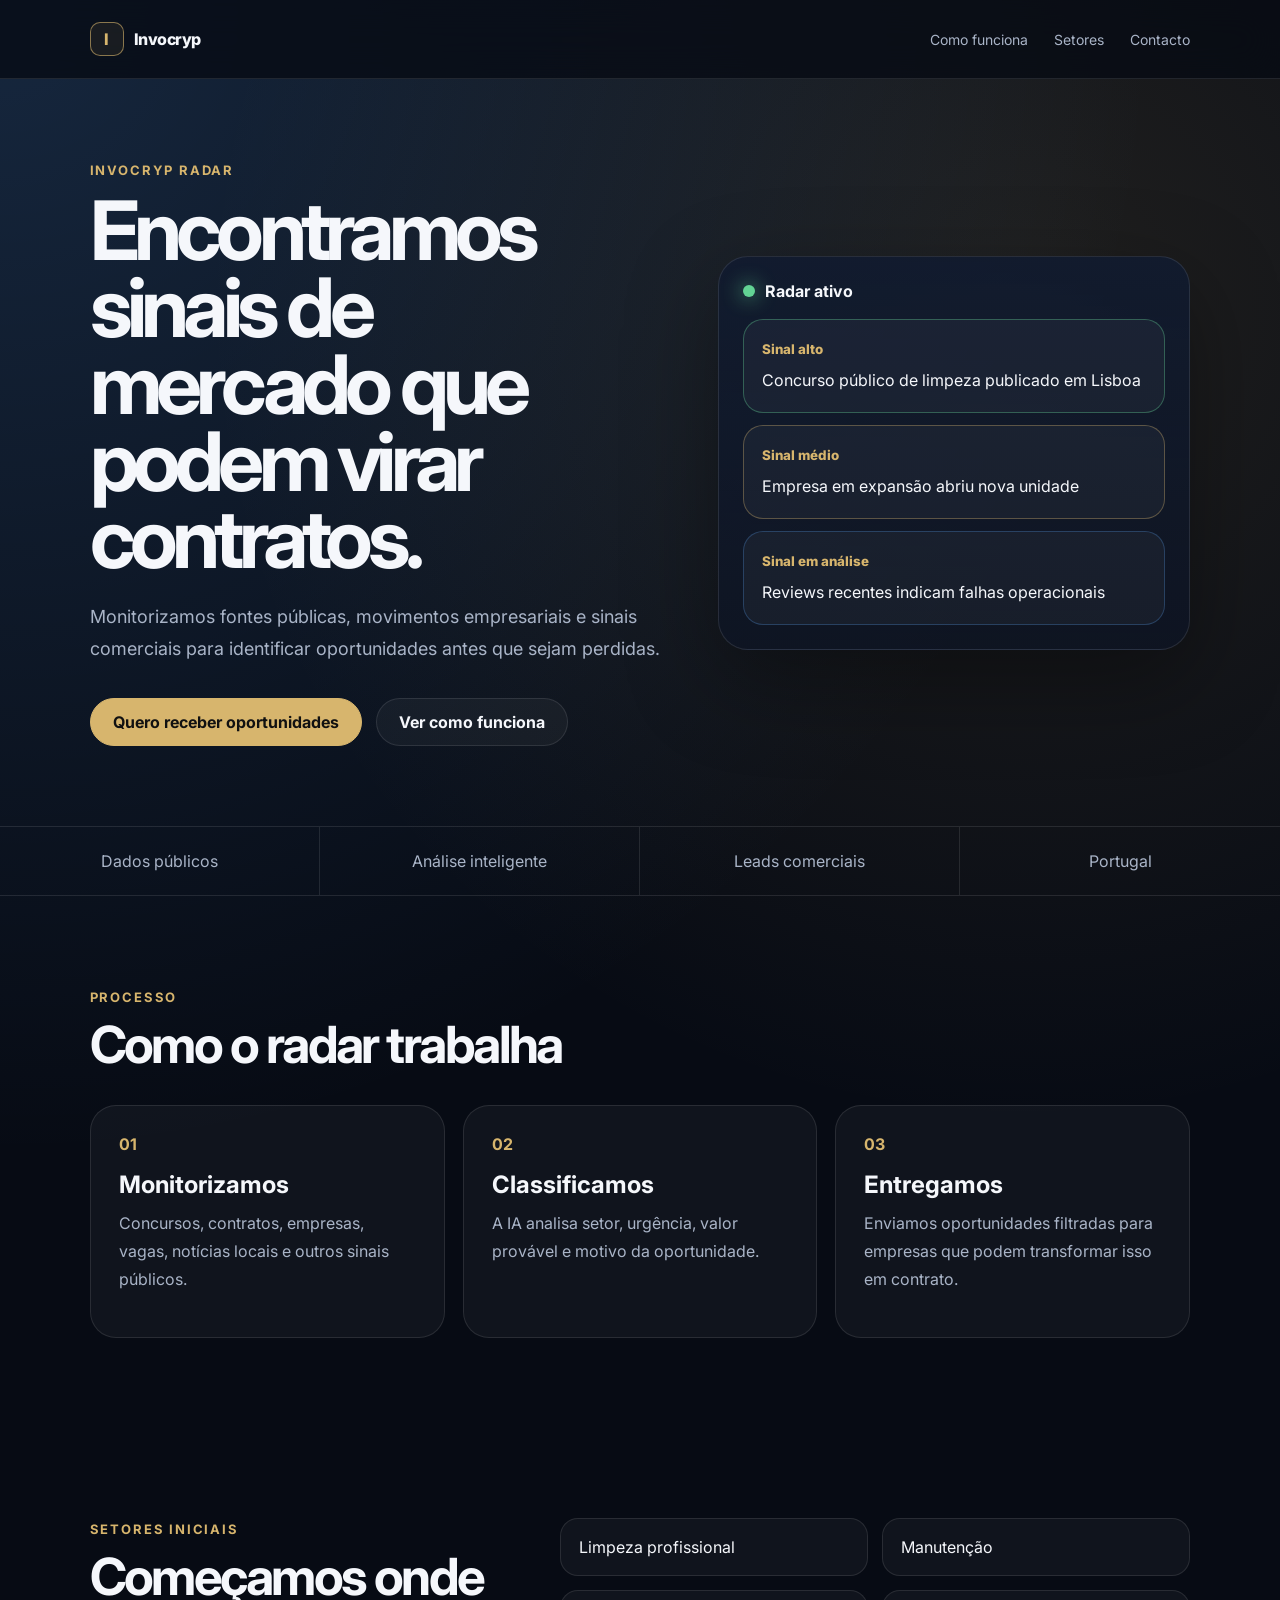
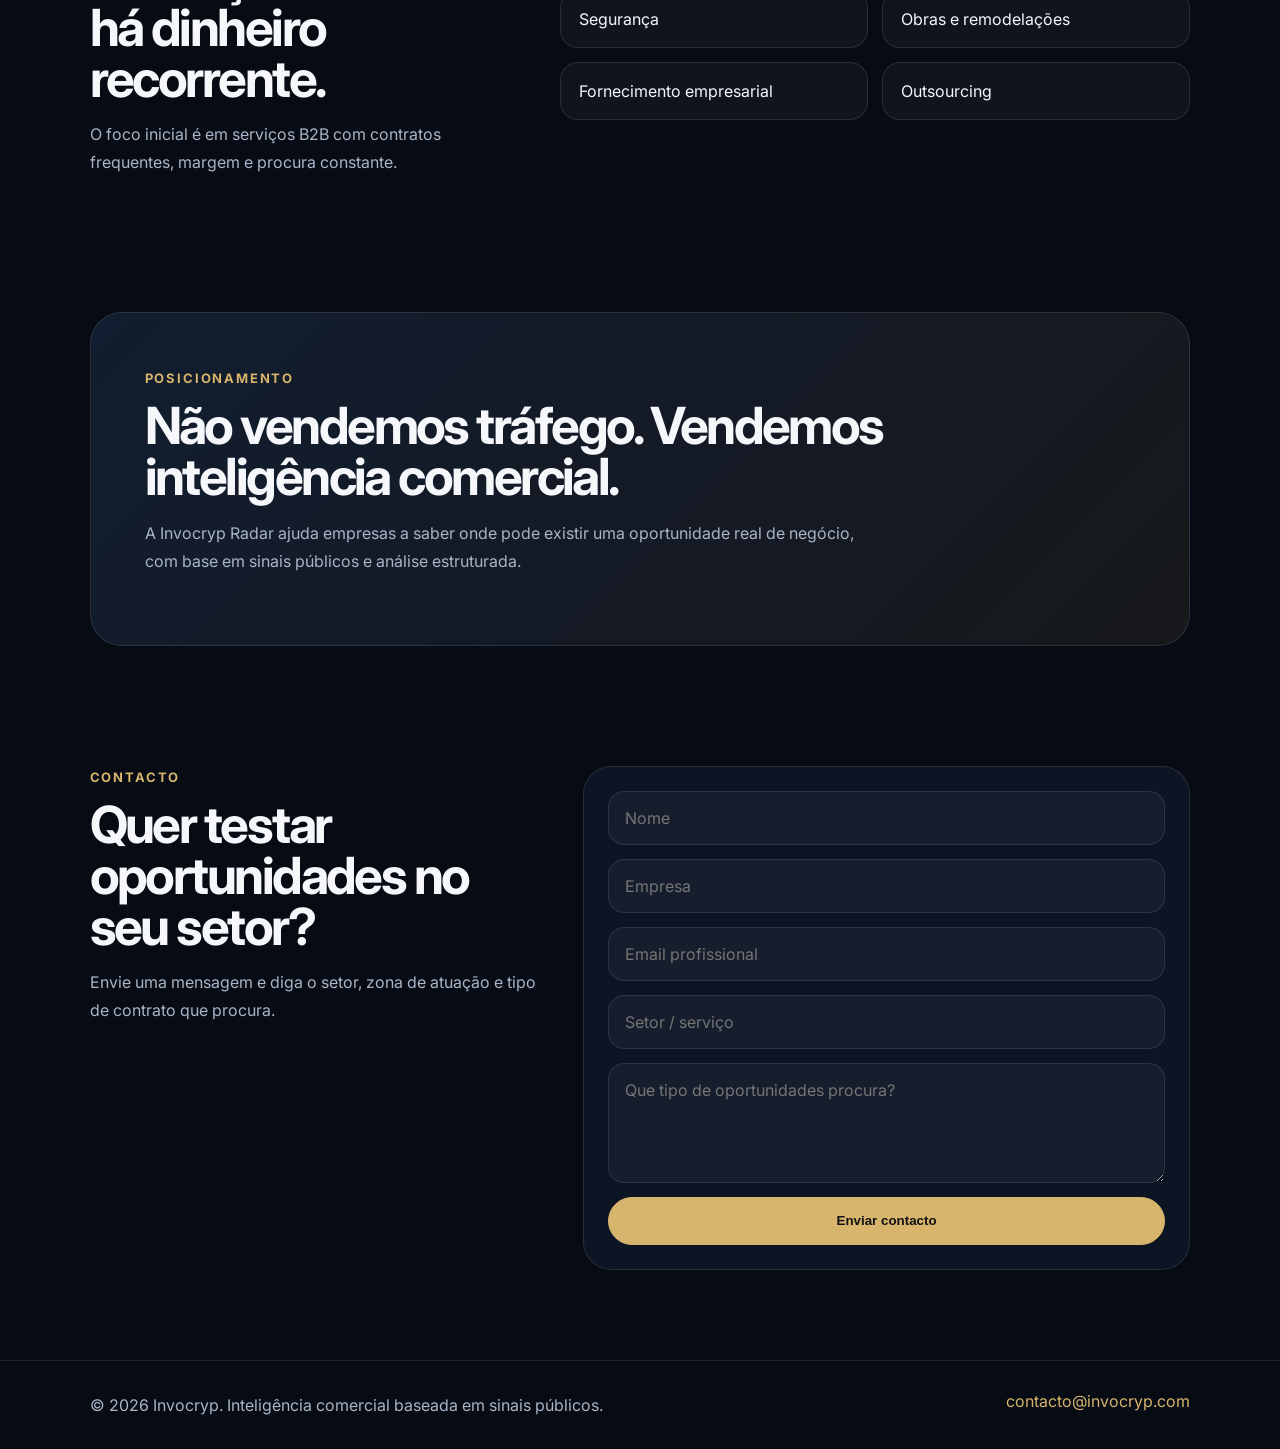
==== index.html @ b53e0f5d "Primeira versão do site Invocryp" ====
<!DOCTYPE html>
<html lang="pt-PT">
<head>
  <meta charset="UTF-8" />
  <meta name="viewport" content="width=device-width, initial-scale=1.0" />
  <title>Invocryp Radar — Inteligência Comercial</title>
  <meta name="description" content="Invocryp Radar identifica sinais públicos de mercado e transforma-os em oportunidades comerciais qualificadas para empresas em Portugal." />
  <link rel="preconnect" href="https://fonts.googleapis.com">
  <link rel="preconnect" href="https://fonts.gstatic.com" crossorigin>
  <link href="https://fonts.googleapis.com/css2?family=Inter:wght@400;500;600;700;800&display=swap" rel="stylesheet">
  <link rel="stylesheet" href="style.css" />
</head>
<body>
  <header class="navbar">
    <a href="#topo" class="brand">
      <span class="brand-mark">I</span>
      <span>Invocryp</span>
    </a>
    <nav>
      <a href="#como-funciona">Como funciona</a>
      <a href="#setores">Setores</a>
      <a href="#contacto">Contacto</a>
    </nav>
  </header>

  <main id="topo">
    <section class="hero">
      <div class="hero-content">
        <span class="eyebrow">Invocryp Radar</span>
        <h1>Encontramos sinais de mercado que podem virar contratos.</h1>
        <p>
          Monitorizamos fontes públicas, movimentos empresariais e sinais comerciais para identificar oportunidades antes que sejam perdidas.
        </p>
        <div class="hero-actions">
          <a class="btn primary" href="#contacto">Quero receber oportunidades</a>
          <a class="btn secondary" href="#como-funciona">Ver como funciona</a>
        </div>
      </div>
      <div class="radar-card" aria-label="Painel de sinais comerciais">
        <div class="radar-header">
          <span></span>
          <strong>Radar ativo</strong>
        </div>
        <div class="signal high">
          <small>Sinal alto</small>
          <p>Concurso público de limpeza publicado em Lisboa</p>
        </div>
        <div class="signal medium">
          <small>Sinal médio</small>
          <p>Empresa em expansão abriu nova unidade</p>
        </div>
        <div class="signal low">
          <small>Sinal em análise</small>
          <p>Reviews recentes indicam falhas operacionais</p>
        </div>
      </div>
    </section>

    <section class="trust-strip">
      <span>Dados públicos</span>
      <span>Análise inteligente</span>
      <span>Leads comerciais</span>
      <span>Portugal</span>
    </section>

    <section id="como-funciona" class="section">
      <div class="section-heading">
        <span class="eyebrow">Processo</span>
        <h2>Como o radar trabalha</h2>
      </div>
      <div class="steps">
        <article>
          <b>01</b>
          <h3>Monitorizamos</h3>
          <p>Concursos, contratos, empresas, vagas, notícias locais e outros sinais públicos.</p>
        </article>
        <article>
          <b>02</b>
          <h3>Classificamos</h3>
          <p>A IA analisa setor, urgência, valor provável e motivo da oportunidade.</p>
        </article>
        <article>
          <b>03</b>
          <h3>Entregamos</h3>
          <p>Enviamos oportunidades filtradas para empresas que podem transformar isso em contrato.</p>
        </article>
      </div>
    </section>

    <section id="setores" class="section split">
      <div>
        <span class="eyebrow">Setores iniciais</span>
        <h2>Começamos onde há dinheiro recorrente.</h2>
        <p>
          O foco inicial é em serviços B2B com contratos frequentes, margem e procura constante.
        </p>
      </div>
      <div class="sector-grid">
        <span>Limpeza profissional</span>
        <span>Manutenção</span>
        <span>Segurança</span>
        <span>Obras e remodelações</span>
        <span>Fornecimento empresarial</span>
        <span>Outsourcing</span>
      </div>
    </section>

    <section class="section dark-box">
      <span class="eyebrow">Posicionamento</span>
      <h2>Não vendemos tráfego. Vendemos inteligência comercial.</h2>
      <p>
        A Invocryp Radar ajuda empresas a saber onde pode existir uma oportunidade real de negócio, com base em sinais públicos e análise estruturada.
      </p>
    </section>

    <section id="contacto" class="section contact">
      <div>
        <span class="eyebrow">Contacto</span>
        <h2>Quer testar oportunidades no seu setor?</h2>
        <p>Envie uma mensagem e diga o setor, zona de atuação e tipo de contrato que procura.</p>
      </div>
      <form class="contact-form" action="mailto:contacto@invocryp.com" method="post" enctype="text/plain">
        <input type="text" name="nome" placeholder="Nome" required>
        <input type="text" name="empresa" placeholder="Empresa" required>
        <input type="email" name="email" placeholder="Email profissional" required>
        <input type="text" name="setor" placeholder="Setor / serviço" required>
        <textarea name="mensagem" placeholder="Que tipo de oportunidades procura?"></textarea>
        <button class="btn primary" type="submit">Enviar contacto</button>
      </form>
    </section>
  </main>

  <footer>
    <p>© 2026 Invocryp. Inteligência comercial baseada em sinais públicos.</p>
    <a href="mailto:contacto@invocryp.com">contacto@invocryp.com</a>
  </footer>

  <script src="script.js"></script>
</body>
</html>
---- style.css ----
:root {
  --bg: #070b14;
  --panel: #0d1424;
  --panel-2: #111b2f;
  --text: #f5f7fb;
  --muted: #a9b4c7;
  --line: rgba(255,255,255,0.1);
  --gold: #d7b56d;
  --blue: #5aa7ff;
  --green: #62d394;
}

* { box-sizing: border-box; }
html { scroll-behavior: smooth; }
body {
  margin: 0;
  font-family: Inter, system-ui, -apple-system, BlinkMacSystemFont, "Segoe UI", sans-serif;
  color: var(--text);
  background:
    radial-gradient(circle at top left, rgba(90,167,255,0.18), transparent 35%),
    radial-gradient(circle at 80% 10%, rgba(215,181,109,0.12), transparent 28%),
    var(--bg);
}

a { color: inherit; text-decoration: none; }

.navbar {
  position: sticky;
  top: 0;
  z-index: 10;
  display: flex;
  justify-content: space-between;
  align-items: center;
  padding: 22px 7%;
  background: rgba(7, 11, 20, 0.78);
  backdrop-filter: blur(18px);
  border-bottom: 1px solid var(--line);
}

.brand {
  display: flex;
  align-items: center;
  gap: 10px;
  font-weight: 800;
  letter-spacing: -0.03em;
}

.brand-mark {
  display: grid;
  place-items: center;
  width: 34px;
  height: 34px;
  border: 1px solid rgba(215,181,109,0.6);
  border-radius: 10px;
  color: var(--gold);
  background: rgba(215,181,109,0.08);
}

nav { display: flex; gap: 26px; color: var(--muted); font-size: 14px; }
nav a:hover { color: var(--text); }

.hero {
  display: grid;
  grid-template-columns: 1.1fr 0.9fr;
  gap: 50px;
  align-items: center;
  min-height: 82vh;
  padding: 80px 7%;
}

.eyebrow {
  display: inline-flex;
  margin-bottom: 14px;
  color: var(--gold);
  font-size: 13px;
  font-weight: 700;
  text-transform: uppercase;
  letter-spacing: 0.14em;
}

h1, h2, h3, p { margin-top: 0; }
h1 {
  max-width: 780px;
  font-size: clamp(44px, 7vw, 82px);
  line-height: 0.94;
  letter-spacing: -0.07em;
  margin-bottom: 24px;
}

h2 {
  font-size: clamp(32px, 4vw, 54px);
  line-height: 1;
  letter-spacing: -0.05em;
  margin-bottom: 16px;
}

p { color: var(--muted); line-height: 1.75; }
.hero-content p { max-width: 620px; font-size: 18px; }
.hero-actions { display: flex; gap: 14px; margin-top: 34px; flex-wrap: wrap; }

.btn {
  display: inline-flex;
  justify-content: center;
  align-items: center;
  min-height: 48px;
  padding: 0 22px;
  border-radius: 999px;
  font-weight: 700;
  border: 1px solid var(--line);
}
.btn.primary { background: var(--gold); color: #111; border-color: var(--gold); }
.btn.secondary { color: var(--text); background: rgba(255,255,255,0.04); }

.radar-card {
  border: 1px solid var(--line);
  border-radius: 30px;
  padding: 24px;
  background: linear-gradient(180deg, rgba(17,27,47,0.92), rgba(13,20,36,0.78));
  box-shadow: 0 30px 90px rgba(0,0,0,0.35);
}
.radar-header { display:flex; align-items:center; gap:10px; margin-bottom: 18px; }
.radar-header span {
  width: 12px; height: 12px; border-radius: 50%; background: var(--green);
  box-shadow: 0 0 20px var(--green);
}
.signal {
  padding: 18px;
  border-radius: 20px;
  background: rgba(255,255,255,0.04);
  border: 1px solid var(--line);
  margin-top: 12px;
}
.signal small { color: var(--gold); font-weight: 800; }
.signal p { margin: 8px 0 0; color: var(--text); }
.high { border-color: rgba(98,211,148,0.35); }
.medium { border-color: rgba(215,181,109,0.35); }
.low { border-color: rgba(90,167,255,0.25); }

.trust-strip {
  display: grid;
  grid-template-columns: repeat(4, 1fr);
  border-top: 1px solid var(--line);
  border-bottom: 1px solid var(--line);
}
.trust-strip span {
  padding: 24px;
  text-align: center;
  color: var(--muted);
  border-right: 1px solid var(--line);
}
.trust-strip span:last-child { border-right: 0; }

.section { padding: 90px 7%; }
.section-heading { max-width: 720px; margin-bottom: 34px; }
.steps { display: grid; grid-template-columns: repeat(3, 1fr); gap: 18px; }
.steps article {
  padding: 28px;
  background: rgba(255,255,255,0.04);
  border: 1px solid var(--line);
  border-radius: 26px;
}
.steps b { color: var(--gold); }
.steps h3 { margin: 16px 0 10px; font-size: 24px; }

.split { display: grid; grid-template-columns: 0.8fr 1.2fr; gap: 50px; align-items: start; }
.sector-grid { display: grid; grid-template-columns: repeat(2, 1fr); gap: 14px; }
.sector-grid span {
  padding: 18px;
  border-radius: 18px;
  border: 1px solid var(--line);
  background: rgba(255,255,255,0.04);
  color: var(--text);
}

.dark-box {
  margin: 30px 7%;
  padding: 54px;
  border-radius: 32px;
  background: linear-gradient(135deg, rgba(90,167,255,0.12), rgba(215,181,109,0.08));
  border: 1px solid var(--line);
}
.dark-box p { max-width: 740px; }

.contact { display: grid; grid-template-columns: 0.85fr 1.15fr; gap: 44px; }
.contact-form {
  display: grid;
  gap: 14px;
  padding: 24px;
  border-radius: 28px;
  border: 1px solid var(--line);
  background: var(--panel);
}
input, textarea {
  width: 100%;
  border: 1px solid var(--line);
  border-radius: 16px;
  padding: 16px;
  color: var(--text);
  background: rgba(255,255,255,0.04);
  outline: none;
  font: inherit;
}
textarea { min-height: 120px; resize: vertical; }
input:focus, textarea:focus { border-color: rgba(215,181,109,0.6); }

footer {
  display: flex;
  justify-content: space-between;
  gap: 16px;
  padding: 30px 7%;
  border-top: 1px solid var(--line);
  color: var(--muted);
  flex-wrap: wrap;
}
footer p { margin: 0; }
footer a { color: var(--gold); }

@media (max-width: 850px) {
  nav { display: none; }
  .hero, .split, .contact { grid-template-columns: 1fr; }
  .steps, .trust-strip { grid-template-columns: 1fr; }
  .sector-grid { grid-template-columns: 1fr; }
  .hero { padding-top: 56px; }
  .dark-box { margin: 20px 7%; padding: 34px; }
}
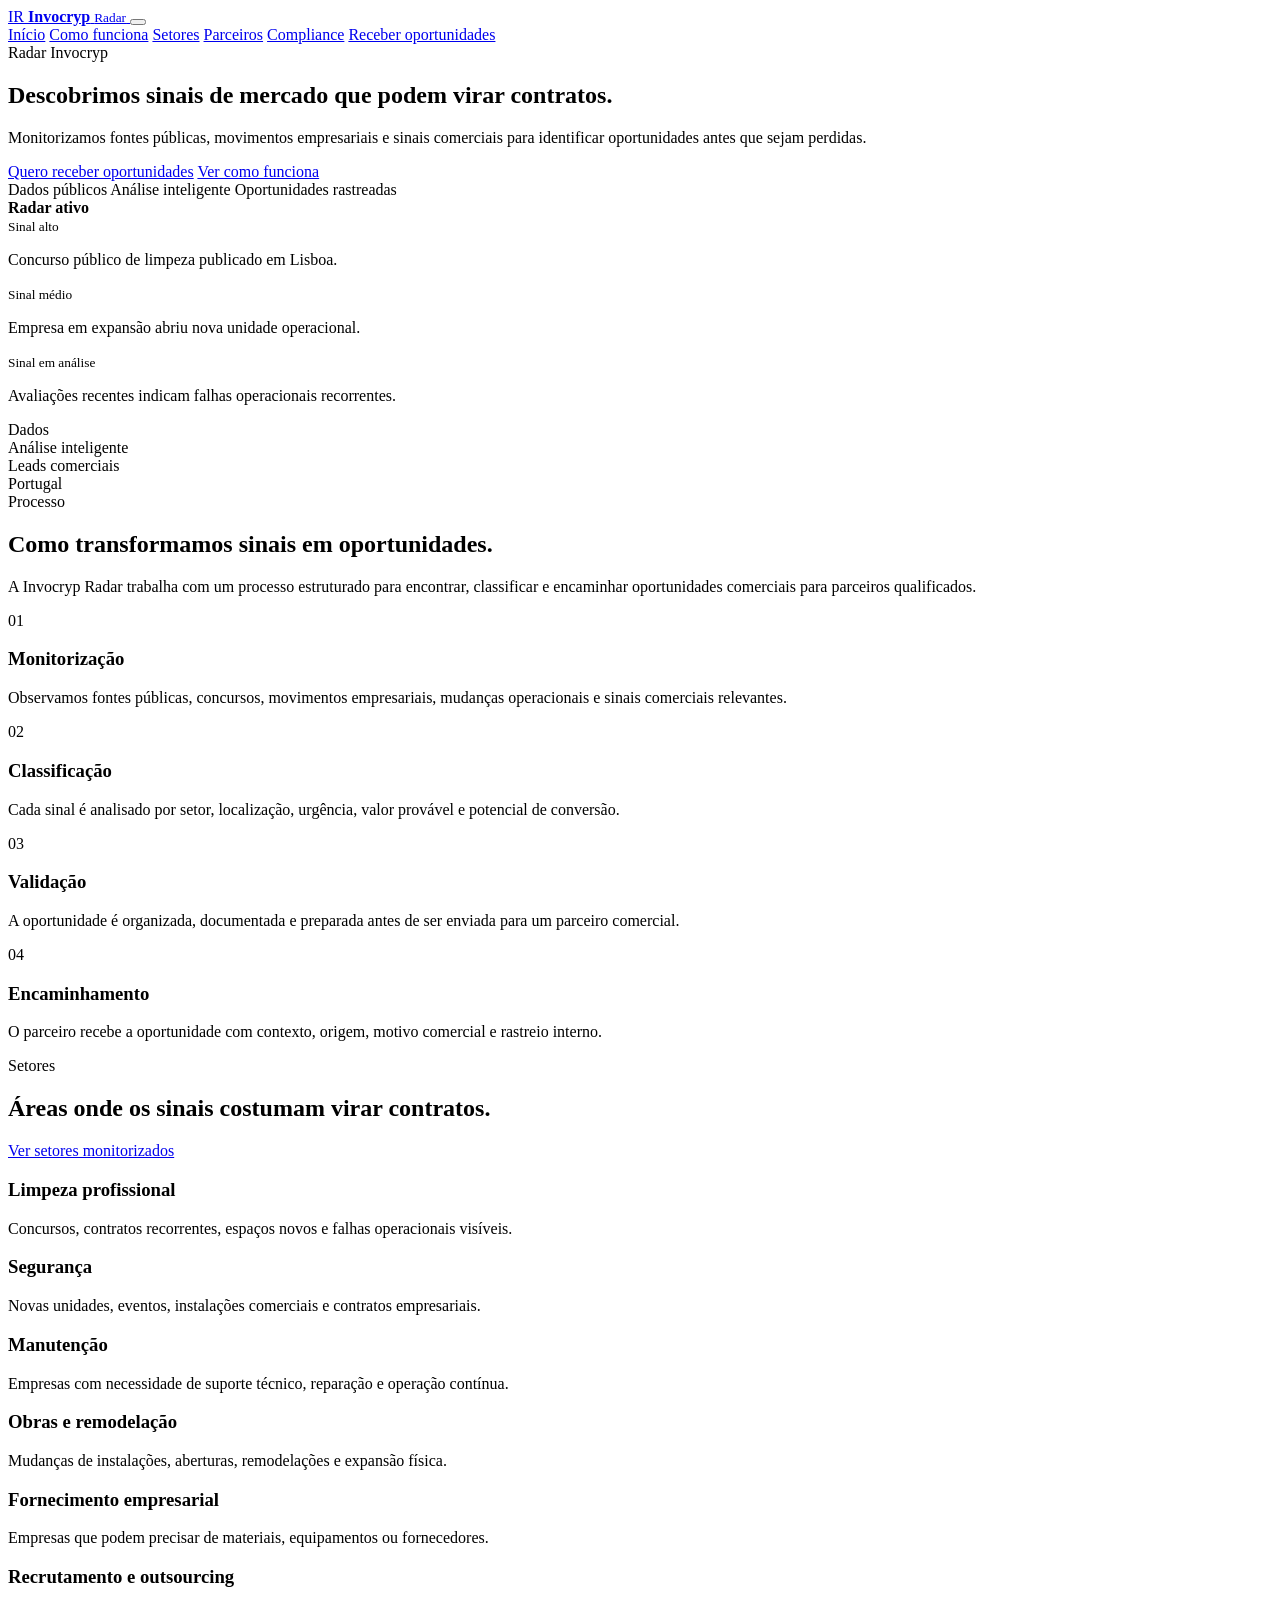
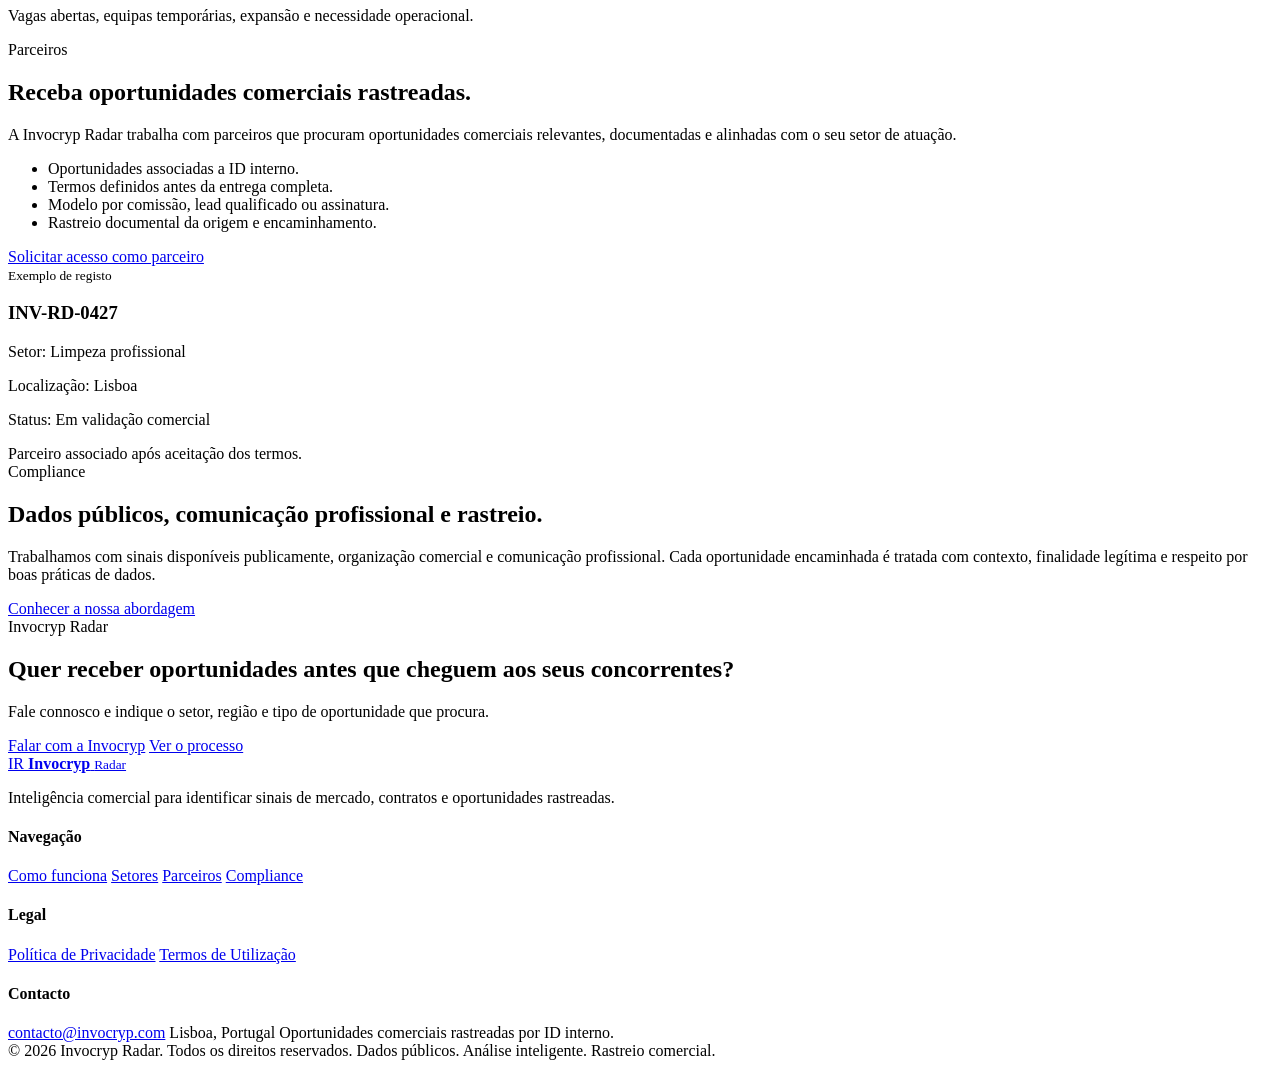
==== commit 8b664055: "Atualiza estrutura e pagina inicial" ====
--- a/index.html
+++ b/index.html
@@ -3,138 +3,332 @@
 <head>
   <meta charset="UTF-8" />
   <meta name="viewport" content="width=device-width, initial-scale=1.0" />
+
   <title>Invocryp Radar — Inteligência Comercial</title>
-  <meta name="description" content="Invocryp Radar identifica sinais públicos de mercado e transforma-os em oportunidades comerciais qualificadas para empresas em Portugal." />
-  <link rel="preconnect" href="https://fonts.googleapis.com">
-  <link rel="preconnect" href="https://fonts.gstatic.com" crossorigin>
-  <link href="https://fonts.googleapis.com/css2?family=Inter:wght@400;500;600;700;800&display=swap" rel="stylesheet">
-  <link rel="stylesheet" href="style.css" />
+
+  <meta
+    name="description"
+    content="A Invocryp Radar identifica sinais comerciais, contratos e oportunidades de mercado através de dados públicos, análise inteligente e rastreio profissional."
+  />
+
+  <meta name="author" content="Invocryp Radar" />
+  <meta name="robots" content="index, follow" />
+
+  <meta property="og:title" content="Invocryp Radar — Inteligência Comercial" />
+  <meta
+    property="og:description"
+    content="Monitorizamos sinais públicos de mercado para identificar oportunidades comerciais antes que sejam perdidas."
+  />
+  <meta property="og:type" content="website" />
+  <meta property="og:url" content="https://invocryp.com" />
+  <meta property="og:image" content="https://invocryp.com/assets/img/og-image.png" />
+
+  <link rel="icon" type="image/png" href="assets/img/favicon.png" />
+  <link rel="apple-touch-icon" href="assets/img/favicon.png" />
+
+  <link rel="preconnect" href="https://fonts.googleapis.com" />
+  <link rel="preconnect" href="https://fonts.gstatic.com" crossorigin />
+  <link
+    href="https://fonts.googleapis.com/css2?family=Inter:wght@400;500;600;700;800&family=Sora:wght@500;600;700;800&display=swap"
+    rel="stylesheet"
+  />
+
+  <link rel="stylesheet" href="assets/css/main.css" />
 </head>
+
 <body>
-  <header class="navbar">
-    <a href="#topo" class="brand">
-      <span class="brand-mark">I</span>
-      <span>Invocryp</span>
-    </a>
-    <nav>
-      <a href="#como-funciona">Como funciona</a>
-      <a href="#setores">Setores</a>
-      <a href="#contacto">Contacto</a>
-    </nav>
+  <header class="site-header">
+    <div class="container header-content">
+      <a href="/" class="brand" aria-label="Página inicial da Invocryp Radar">
+        <span class="brand-mark">IR</span>
+        <span class="brand-text">
+          <strong>Invocryp</strong>
+          <small>Radar</small>
+        </span>
+      </a>
+
+      <button class="menu-toggle" type="button" aria-label="Abrir menu">
+        <span></span>
+        <span></span>
+        <span></span>
+      </button>
+
+      <nav class="main-nav" aria-label="Menu principal">
+        <a href="/">Início</a>
+        <a href="/como-funciona/">Como funciona</a>
+        <a href="/setores/">Setores</a>
+        <a href="/parceiros/">Parceiros</a>
+        <a href="/compliance/">Compliance</a>
+        <a href="/contacto/" class="nav-cta">Receber oportunidades</a>
+      </nav>
+    </div>
   </header>
 
-  <main id="topo">
-    <section class="hero">
-      <div class="hero-content">
+  <main>
+    <section class="hero-section">
+      <div class="container hero-grid">
+        <div class="hero-copy">
+          <span class="eyebrow">Radar Invocryp</span>
+
+          <h1>
+            Descobrimos sinais de mercado que podem virar contratos.
+          </h1>
+
+          <p class="hero-description">
+            Monitorizamos fontes públicas, movimentos empresariais e sinais comerciais
+            para identificar oportunidades antes que sejam perdidas.
+          </p>
+
+          <div class="hero-actions">
+            <a href="/contacto/" class="btn btn-primary">Quero receber oportunidades</a>
+            <a href="/como-funciona/" class="btn btn-secondary">Ver como funciona</a>
+          </div>
+
+          <div class="hero-proof">
+            <span>Dados públicos</span>
+            <span>Análise inteligente</span>
+            <span>Oportunidades rastreadas</span>
+          </div>
+        </div>
+
+        <aside class="radar-panel" aria-label="Painel demonstrativo de sinais comerciais">
+          <div class="panel-header">
+            <span class="status-dot"></span>
+            <strong>Radar ativo</strong>
+          </div>
+
+          <div class="signal-card high">
+            <small>Sinal alto</small>
+            <p>Concurso público de limpeza publicado em Lisboa.</p>
+          </div>
+
+          <div class="signal-card medium">
+            <small>Sinal médio</small>
+            <p>Empresa em expansão abriu nova unidade operacional.</p>
+          </div>
+
+          <div class="signal-card review">
+            <small>Sinal em análise</small>
+            <p>Avaliações recentes indicam falhas operacionais recorrentes.</p>
+          </div>
+        </aside>
+      </div>
+    </section>
+
+    <section class="metrics-strip" aria-label="Áreas de atuação">
+      <div class="metric-item">Dados</div>
+      <div class="metric-item">Análise inteligente</div>
+      <div class="metric-item">Leads comerciais</div>
+      <div class="metric-item">Portugal</div>
+    </section>
+
+    <section class="section section-process">
+      <div class="container">
+        <div class="section-heading">
+          <span class="eyebrow">Processo</span>
+          <h2>Como transformamos sinais em oportunidades.</h2>
+          <p>
+            A Invocryp Radar trabalha com um processo estruturado para encontrar,
+            classificar e encaminhar oportunidades comerciais para parceiros qualificados.
+          </p>
+        </div>
+
+        <div class="process-grid">
+          <article class="process-card">
+            <span class="step-number">01</span>
+            <h3>Monitorização</h3>
+            <p>
+              Observamos fontes públicas, concursos, movimentos empresariais,
+              mudanças operacionais e sinais comerciais relevantes.
+            </p>
+          </article>
+
+          <article class="process-card">
+            <span class="step-number">02</span>
+            <h3>Classificação</h3>
+            <p>
+              Cada sinal é analisado por setor, localização, urgência, valor provável
+              e potencial de conversão.
+            </p>
+          </article>
+
+          <article class="process-card">
+            <span class="step-number">03</span>
+            <h3>Validação</h3>
+            <p>
+              A oportunidade é organizada, documentada e preparada antes de ser
+              enviada para um parceiro comercial.
+            </p>
+          </article>
+
+          <article class="process-card">
+            <span class="step-number">04</span>
+            <h3>Encaminhamento</h3>
+            <p>
+              O parceiro recebe a oportunidade com contexto, origem, motivo comercial
+              e rastreio interno.
+            </p>
+          </article>
+        </div>
+      </div>
+    </section>
+
+    <section class="section section-sectors">
+      <div class="container">
+        <div class="section-heading split">
+          <div>
+            <span class="eyebrow">Setores</span>
+            <h2>Áreas onde os sinais costumam virar contratos.</h2>
+          </div>
+
+          <a href="/setores/" class="text-link">Ver setores monitorizados</a>
+        </div>
+
+        <div class="sector-grid">
+          <article class="sector-card">
+            <h3>Limpeza profissional</h3>
+            <p>Concursos, contratos recorrentes, espaços novos e falhas operacionais visíveis.</p>
+          </article>
+
+          <article class="sector-card">
+            <h3>Segurança</h3>
+            <p>Novas unidades, eventos, instalações comerciais e contratos empresariais.</p>
+          </article>
+
+          <article class="sector-card">
+            <h3>Manutenção</h3>
+            <p>Empresas com necessidade de suporte técnico, reparação e operação contínua.</p>
+          </article>
+
+          <article class="sector-card">
+            <h3>Obras e remodelação</h3>
+            <p>Mudanças de instalações, aberturas, remodelações e expansão física.</p>
+          </article>
+
+          <article class="sector-card">
+            <h3>Fornecimento empresarial</h3>
+            <p>Empresas que podem precisar de materiais, equipamentos ou fornecedores.</p>
+          </article>
+
+          <article class="sector-card">
+            <h3>Recrutamento e outsourcing</h3>
+            <p>Vagas abertas, equipas temporárias, expansão e necessidade operacional.</p>
+          </article>
+        </div>
+      </div>
+    </section>
+
+    <section class="section section-partners">
+      <div class="container partner-box">
+        <div class="partner-copy">
+          <span class="eyebrow">Parceiros</span>
+          <h2>Receba oportunidades comerciais rastreadas.</h2>
+          <p>
+            A Invocryp Radar trabalha com parceiros que procuram oportunidades comerciais
+            relevantes, documentadas e alinhadas com o seu setor de atuação.
+          </p>
+
+          <ul class="check-list">
+            <li>Oportunidades associadas a ID interno.</li>
+            <li>Termos definidos antes da entrega completa.</li>
+            <li>Modelo por comissão, lead qualificado ou assinatura.</li>
+            <li>Rastreio documental da origem e encaminhamento.</li>
+          </ul>
+
+          <a href="/parceiros/" class="btn btn-primary">Solicitar acesso como parceiro</a>
+        </div>
+
+        <div class="partner-card">
+          <small>Exemplo de registo</small>
+          <h3>INV-RD-0427</h3>
+          <p>Setor: Limpeza profissional</p>
+          <p>Localização: Lisboa</p>
+          <p>Status: Em validação comercial</p>
+          <span>Parceiro associado após aceitação dos termos.</span>
+        </div>
+      </div>
+    </section>
+
+    <section class="section section-compliance">
+      <div class="container compliance-grid">
+        <div>
+          <span class="eyebrow">Compliance</span>
+          <h2>Dados públicos, comunicação profissional e rastreio.</h2>
+        </div>
+
+        <div class="compliance-content">
+          <p>
+            Trabalhamos com sinais disponíveis publicamente, organização comercial
+            e comunicação profissional. Cada oportunidade encaminhada é tratada
+            com contexto, finalidade legítima e respeito por boas práticas de dados.
+          </p>
+
+          <a href="/compliance/" class="text-link">Conhecer a nossa abordagem</a>
+        </div>
+      </div>
+    </section>
+
+    <section class="final-cta">
+      <div class="container final-cta-box">
         <span class="eyebrow">Invocryp Radar</span>
-        <h1>Encontramos sinais de mercado que podem virar contratos.</h1>
+        <h2>Quer receber oportunidades antes que cheguem aos seus concorrentes?</h2>
         <p>
-          Monitorizamos fontes públicas, movimentos empresariais e sinais comerciais para identificar oportunidades antes que sejam perdidas.
+          Fale connosco e indique o setor, região e tipo de oportunidade que procura.
         </p>
+
         <div class="hero-actions">
-          <a class="btn primary" href="#contacto">Quero receber oportunidades</a>
-          <a class="btn secondary" href="#como-funciona">Ver como funciona</a>
-        </div>
-      </div>
-      <div class="radar-card" aria-label="Painel de sinais comerciais">
-        <div class="radar-header">
-          <span></span>
-          <strong>Radar ativo</strong>
-        </div>
-        <div class="signal high">
-          <small>Sinal alto</small>
-          <p>Concurso público de limpeza publicado em Lisboa</p>
-        </div>
-        <div class="signal medium">
-          <small>Sinal médio</small>
-          <p>Empresa em expansão abriu nova unidade</p>
-        </div>
-        <div class="signal low">
-          <small>Sinal em análise</small>
-          <p>Reviews recentes indicam falhas operacionais</p>
-        </div>
-      </div>
-    </section>
-
-    <section class="trust-strip">
-      <span>Dados públicos</span>
-      <span>Análise inteligente</span>
-      <span>Leads comerciais</span>
-      <span>Portugal</span>
-    </section>
-
-    <section id="como-funciona" class="section">
-      <div class="section-heading">
-        <span class="eyebrow">Processo</span>
-        <h2>Como o radar trabalha</h2>
-      </div>
-      <div class="steps">
-        <article>
-          <b>01</b>
-          <h3>Monitorizamos</h3>
-          <p>Concursos, contratos, empresas, vagas, notícias locais e outros sinais públicos.</p>
-        </article>
-        <article>
-          <b>02</b>
-          <h3>Classificamos</h3>
-          <p>A IA analisa setor, urgência, valor provável e motivo da oportunidade.</p>
-        </article>
-        <article>
-          <b>03</b>
-          <h3>Entregamos</h3>
-          <p>Enviamos oportunidades filtradas para empresas que podem transformar isso em contrato.</p>
-        </article>
-      </div>
-    </section>
-
-    <section id="setores" class="section split">
+          <a href="/contacto/" class="btn btn-primary">Falar com a Invocryp</a>
+          <a href="/como-funciona/" class="btn btn-secondary">Ver o processo</a>
+        </div>
+      </div>
+    </section>
+  </main>
+
+  <footer class="site-footer">
+    <div class="container footer-grid">
       <div>
-        <span class="eyebrow">Setores iniciais</span>
-        <h2>Começamos onde há dinheiro recorrente.</h2>
+        <a href="/" class="brand footer-brand" aria-label="Invocryp Radar">
+          <span class="brand-mark">IR</span>
+          <span class="brand-text">
+            <strong>Invocryp</strong>
+            <small>Radar</small>
+          </span>
+        </a>
+
         <p>
-          O foco inicial é em serviços B2B com contratos frequentes, margem e procura constante.
+          Inteligência comercial para identificar sinais de mercado, contratos e
+          oportunidades rastreadas.
         </p>
       </div>
-      <div class="sector-grid">
-        <span>Limpeza profissional</span>
-        <span>Manutenção</span>
-        <span>Segurança</span>
-        <span>Obras e remodelações</span>
-        <span>Fornecimento empresarial</span>
-        <span>Outsourcing</span>
-      </div>
-    </section>
-
-    <section class="section dark-box">
-      <span class="eyebrow">Posicionamento</span>
-      <h2>Não vendemos tráfego. Vendemos inteligência comercial.</h2>
-      <p>
-        A Invocryp Radar ajuda empresas a saber onde pode existir uma oportunidade real de negócio, com base em sinais públicos e análise estruturada.
-      </p>
-    </section>
-
-    <section id="contacto" class="section contact">
+
       <div>
-        <span class="eyebrow">Contacto</span>
-        <h2>Quer testar oportunidades no seu setor?</h2>
-        <p>Envie uma mensagem e diga o setor, zona de atuação e tipo de contrato que procura.</p>
-      </div>
-      <form class="contact-form" action="mailto:contacto@invocryp.com" method="post" enctype="text/plain">
-        <input type="text" name="nome" placeholder="Nome" required>
-        <input type="text" name="empresa" placeholder="Empresa" required>
-        <input type="email" name="email" placeholder="Email profissional" required>
-        <input type="text" name="setor" placeholder="Setor / serviço" required>
-        <textarea name="mensagem" placeholder="Que tipo de oportunidades procura?"></textarea>
-        <button class="btn primary" type="submit">Enviar contacto</button>
-      </form>
-    </section>
-  </main>
-
-  <footer>
-    <p>© 2026 Invocryp. Inteligência comercial baseada em sinais públicos.</p>
-    <a href="mailto:contacto@invocryp.com">contacto@invocryp.com</a>
+        <h4>Navegação</h4>
+        <a href="/como-funciona/">Como funciona</a>
+        <a href="/setores/">Setores</a>
+        <a href="/parceiros/">Parceiros</a>
+        <a href="/compliance/">Compliance</a>
+      </div>
+
+      <div>
+        <h4>Legal</h4>
+        <a href="/politica-privacidade/">Política de Privacidade</a>
+        <a href="/termos/">Termos de Utilização</a>
+      </div>
+
+      <div>
+        <h4>Contacto</h4>
+        <a href="mailto:contacto@invocryp.com">contacto@invocryp.com</a>
+        <span>Lisboa, Portugal</span>
+        <span>Oportunidades comerciais rastreadas por ID interno.</span>
+      </div>
+    </div>
+
+    <div class="container footer-bottom">
+      <span>© 2026 Invocryp Radar. Todos os direitos reservados.</span>
+      <span>Dados públicos. Análise inteligente. Rastreio comercial.</span>
+    </div>
   </footer>
 
-  <script src="script.js"></script>
+  <script src="assets/js/main.js"></script>
 </body>
-</html>
+</html>
